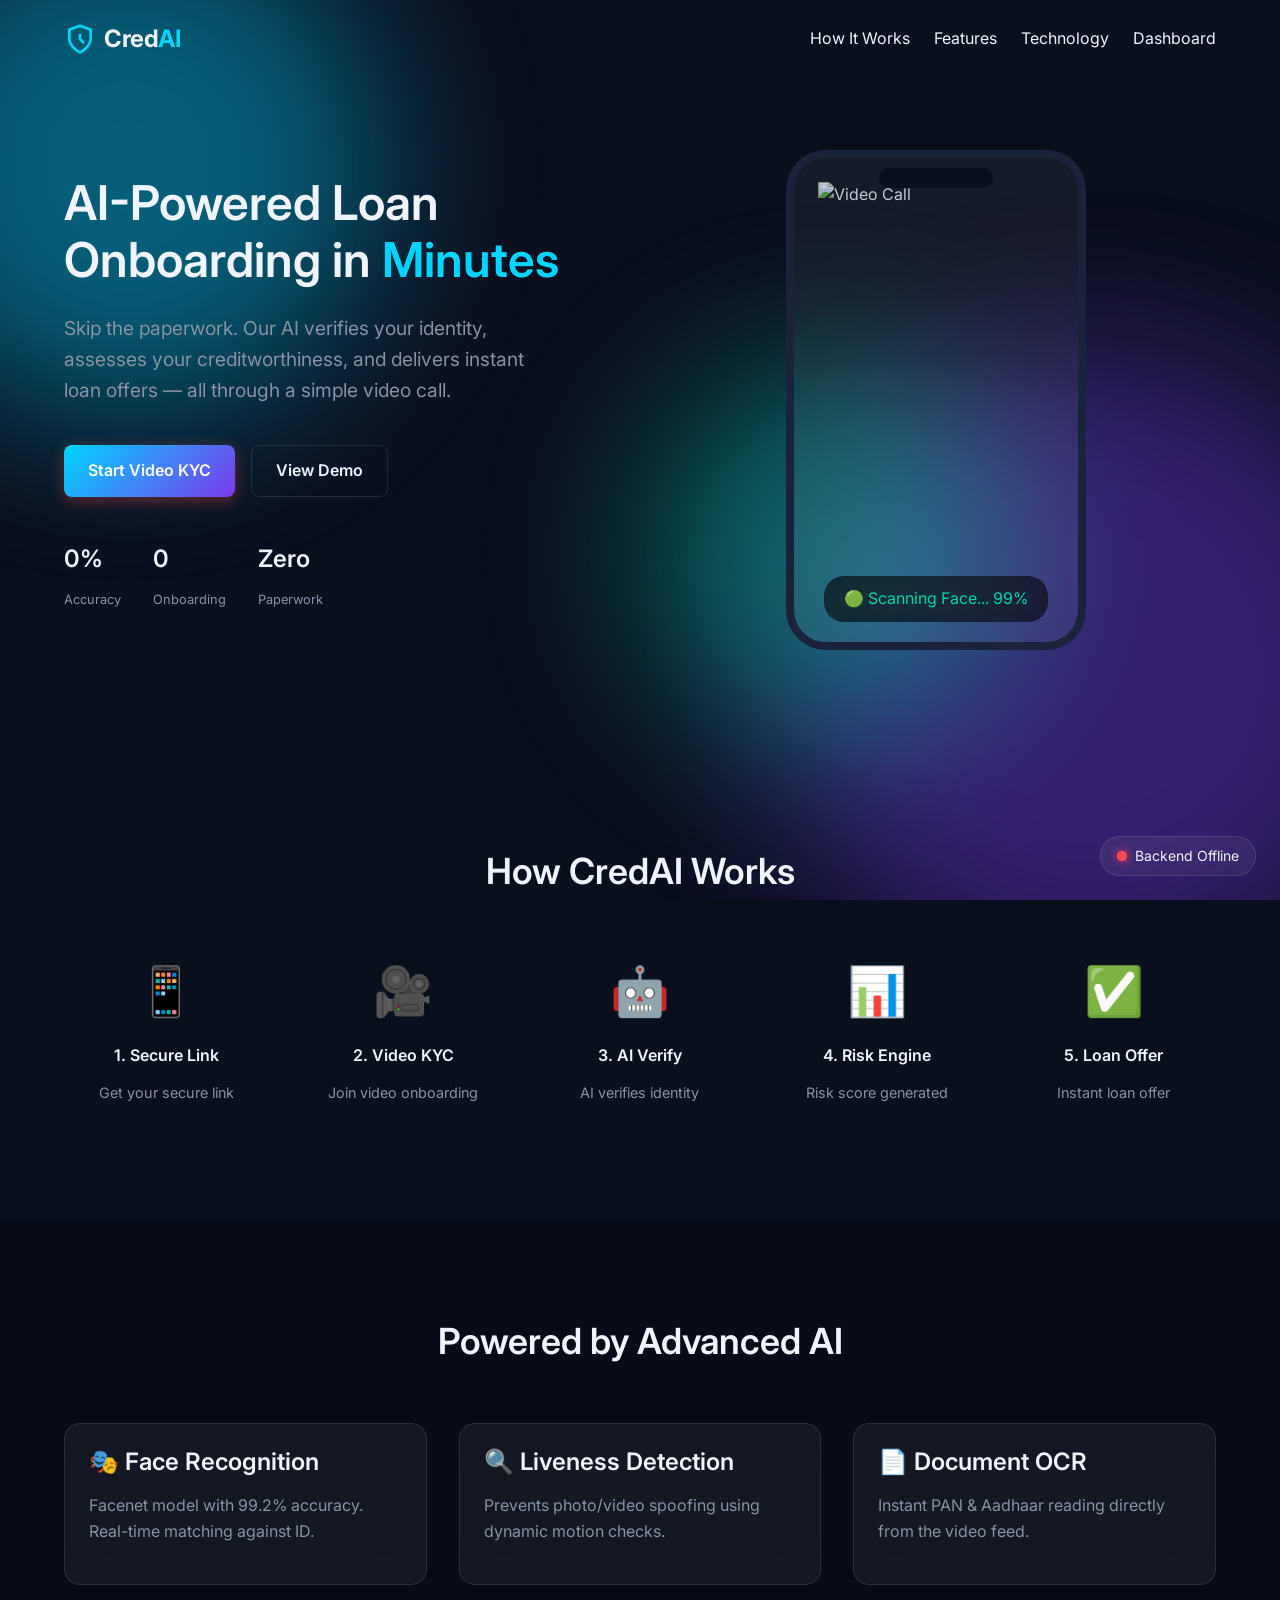
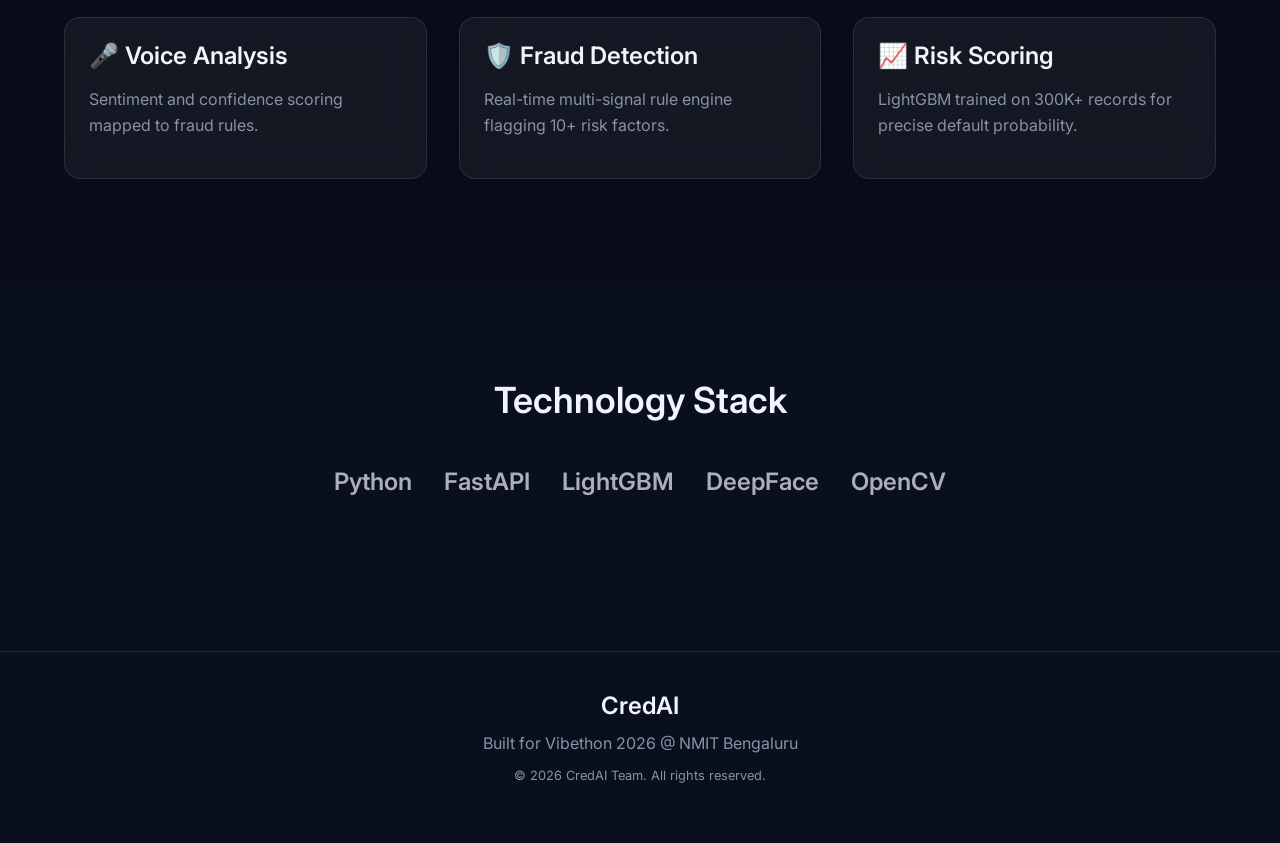
==== frontend/index.html @ 6ddcaefb "Initial commit: AI Voice eKYC Loan Assistant" ====
<!DOCTYPE html>
<html lang="en">
<head>
    <meta charset="UTF-8">
    <meta name="viewport" content="width=device-width, initial-scale=1.0">
    <title>CredAI - AI-Powered Loan Onboarding</title>
    <link rel="stylesheet" href="css/style.css">
</head>
<body>
    <div class="gradient-bg">
        <div class="blob blob-1"></div>
        <div class="blob blob-2"></div>
        <div class="blob blob-3"></div>
    </div>

    <nav class="navbar">
        <div class="container flex justify-between items-center">
            <div class="logo flex items-center gap-1">
                <svg width="32" height="32" viewBox="0 0 24 24" fill="none" stroke="var(--accent-blue)" stroke-width="2">
                    <path d="M12 22s8-4 8-10V5l-8-3-8 3v7c0 6 8 10 8 10z"/>
                    <path d="M12 8v4l3 3"/>
                </svg>
                <span style="font-weight: 700; font-size: 1.5rem; letter-spacing: -0.5px;">Cred<span style="color: var(--accent-blue);">AI</span></span>
            </div>
            <div class="nav-links">
                <a href="#how-it-works">How It Works</a>
                <a href="#features">Features</a>
                <a href="#tech">Technology</a>
                <a href="dashboard.html">Dashboard</a>
            </div>
            <button class="mobile-toggle" style="display:none;">☰</button>
        </div>
    </nav>

    <section class="hero-section" style="padding: 150px 0 100px;">
        <div class="container grid grid-cols-2 gap-4 items-center">
            <div class="hero-content fade-in">
                <h1 style="margin-bottom: 24px;">AI-Powered Loan Onboarding in <span style="color: var(--accent-blue);">Minutes</span></h1>
                <p style="font-size: 1.2rem; margin-bottom: 40px; max-width: 500px;">Skip the paperwork. Our AI verifies your identity, assesses your creditworthiness, and delivers instant loan offers — all through a simple video call.</p>
                <div class="flex gap-2">
                    <a href="credai-voice-kyc.html" class="btn btn-primary">Start Video KYC</a>
                    <a href="#demo" class="btn btn-secondary">View Demo</a>
                </div>
                <div class="flex gap-4" style="margin-top: 48px;">
                    <div><h3 class="counter" data-target="98.7" data-suffix="%">0%</h3><p style="font-size: 0.8rem;">Accuracy</p></div>
                    <div><h3 class="counter" data-target="3" data-suffix=" Min">0</h3><p style="font-size: 0.8rem;">Onboarding</p></div>
                    <div><h3>Zero</h3><p style="font-size: 0.8rem;">Paperwork</p></div>
                </div>
            </div>
            <div class="hero-visual fade-in" style="animation-delay: 0.3s; position: relative;">
                <div class="glass-card flex-col items-center justify-center" style="height: 500px; width: 300px; border-radius: 40px; margin: 0 auto; position: relative; overflow: hidden; border: 8px solid #1a233a;">
                    <div style="position: absolute; top: 10px; width: 40%; height: 20px; background: #0a0f1e; border-radius: 10px; z-index: 10;"></div>
                    <img src="https://images.unsplash.com/photo-1573496359142-b8d87734a5a2?auto=format&fit=crop&q=80&w=600" alt="Video Call" style="width: 100%; height: 100%; object-fit: cover; opacity: 0.8;">
                    <div style="position: absolute; bottom: 20px; background: rgba(0,0,0,0.6); padding: 10px 20px; border-radius: 20px; backdrop-filter: blur(10px);">
                        <span style="color: var(--accent-teal);">🟢 Scanning Face... 99%</span>
                    </div>
                </div>
            </div>
        </div>
    </section>

    <section id="how-it-works" style="padding: 100px 0;">
        <div class="container">
            <h2 class="text-center fade-in" style="margin-bottom: 60px;">How CredAI Works</h2>
            <div class="flex flex-col-md gap-4 justify-center fade-in text-center">
                <div style="flex: 1;">
                    <div style="font-size: 3rem; margin-bottom: 16px;">📱</div>
                    <h4>1. Secure Link</h4>
                    <p style="font-size: 0.9rem;">Get your secure link</p>
                </div>
                <div style="flex: 1;">
                    <div style="font-size: 3rem; margin-bottom: 16px;">🎥</div>
                    <h4>2. Video KYC</h4>
                    <p style="font-size: 0.9rem;">Join video onboarding</p>
                </div>
                <div style="flex: 1;">
                    <div style="font-size: 3rem; margin-bottom: 16px;">🤖</div>
                    <h4>3. AI Verify</h4>
                    <p style="font-size: 0.9rem;">AI verifies identity</p>
                </div>
                <div style="flex: 1;">
                    <div style="font-size: 3rem; margin-bottom: 16px;">📊</div>
                    <h4>4. Risk Engine</h4>
                    <p style="font-size: 0.9rem;">Risk score generated</p>
                </div>
                <div style="flex: 1;">
                    <div style="font-size: 3rem; margin-bottom: 16px;">✅</div>
                    <h4>5. Loan Offer</h4>
                    <p style="font-size: 0.9rem;">Instant loan offer</p>
                </div>
            </div>
        </div>
    </section>

    <section id="features" style="padding: 100px 0; background: rgba(0,0,0,0.2);">
        <div class="container">
            <h2 class="text-center fade-in" style="margin-bottom: 60px;">Powered by Advanced AI</h2>
            <div class="grid grid-cols-3 gap-4">
                <div class="glass-card fade-in">
                    <h3 style="margin-bottom: 16px;">🎭 Face Recognition</h3>
                    <p>Facenet model with 99.2% accuracy. Real-time matching against ID.</p>
                </div>
                <div class="glass-card fade-in" style="animation-delay: 0.1s;">
                    <h3 style="margin-bottom: 16px;">🔍 Liveness Detection</h3>
                    <p>Prevents photo/video spoofing using dynamic motion checks.</p>
                </div>
                <div class="glass-card fade-in" style="animation-delay: 0.2s;">
                    <h3 style="margin-bottom: 16px;">📄 Document OCR</h3>
                    <p>Instant PAN & Aadhaar reading directly from the video feed.</p>
                </div>
                <div class="glass-card fade-in" style="animation-delay: 0.3s;">
                    <h3 style="margin-bottom: 16px;">🎤 Voice Analysis</h3>
                    <p>Sentiment and confidence scoring mapped to fraud rules.</p>
                </div>
                <div class="glass-card fade-in" style="animation-delay: 0.4s;">
                    <h3 style="margin-bottom: 16px;">🛡️ Fraud Detection</h3>
                    <p>Real-time multi-signal rule engine flagging 10+ risk factors.</p>
                </div>
                <div class="glass-card fade-in" style="animation-delay: 0.5s;">
                    <h3 style="margin-bottom: 16px;">📈 Risk Scoring</h3>
                    <p>LightGBM trained on 300K+ records for precise default probability.</p>
                </div>
            </div>
        </div>
    </section>

    <section id="tech" style="padding: 100px 0;">
        <div class="container text-center fade-in">
            <h2 style="margin-bottom: 40px;">Technology Stack</h2>
            <div class="flex justify-center gap-4 flex-wrap" style="opacity: 0.7;">
                <span style="font-size: 1.5rem; font-weight: 600;">Python</span>
                <span style="font-size: 1.5rem; font-weight: 600;">FastAPI</span>
                <span style="font-size: 1.5rem; font-weight: 600;">LightGBM</span>
                <span style="font-size: 1.5rem; font-weight: 600;">DeepFace</span>
                <span style="font-size: 1.5rem; font-weight: 600;">OpenCV</span>
            </div>
        </div>
    </section>

    <footer style="padding: 40px 0; border-top: 1px solid var(--border-color); margin-top: 50px;">
        <div class="container text-center">
            <h3 style="color: var(--text-primary); margin-bottom: 10px;">CredAI</h3>
            <p style="margin-bottom: 10px;">Built for Vibethon 2026 @ NMIT Bengaluru</p>
            <p style="font-size: 0.8rem;">&copy; 2026 CredAI Team. All rights reserved.</p>
        </div>
    </footer>

    <script src="js/api.js"></script>
    <script src="js/app.js"></script>
</body>
</html>
---- frontend/css/style.css ----
@import url('https://fonts.googleapis.com/css2?family=Inter:wght@300;400;500;600;700&display=swap');

:root {
  --bg-primary: #0a0f1e;
  --bg-secondary: #0d1526;
  --bg-card: rgba(255, 255, 255, 0.05);
  --accent-blue: #00d4ff;
  --accent-violet: #7c3aed;
  --accent-teal: #00d4aa;
  --accent-red: #ff4757;
  --accent-amber: #f59e0b;
  --text-primary: #f0f4ff;
  --text-secondary: #8892a4;
  --border-color: rgba(255, 255, 255, 0.1);
  --shadow-glow: 0 0 30px rgba(0, 212, 255, 0.15);
  --font-main: 'Inter', sans-serif;
  --transition-speed: 0.3s;
}

/* Base Reset */
* {
  margin: 0;
  padding: 0;
  box-sizing: border-box;
  font-family: var(--font-main);
}

body {
  background-color: var(--bg-primary);
  color: var(--text-primary);
  line-height: 1.6;
  overflow-x: hidden;
  min-height: 100vh;
}

a {
  text-decoration: none;
  color: inherit;
  transition: color var(--transition-speed);
}

ul {
  list-style: none;
}

/* Typography */
h1, h2, h3, h4, h5, h6 {
  font-weight: 600;
  line-height: 1.2;
  margin-bottom: 1rem;
}

h1 { font-size: 3rem; }
h2 { font-size: 2.25rem; }
h3 { font-size: 1.5rem; }
p { margin-bottom: 1rem; color: var(--text-secondary); }

/* Backgrounds & Animations */
.gradient-bg {
  position: fixed;
  top: 0;
  left: 0;
  width: 100vw;
  height: 100vh;
  z-index: -1;
  overflow: hidden;
}

.blob {
  position: absolute;
  border-radius: 50%;
  filter: blur(80px);
  opacity: 0.4;
  animation: float 10s ease-in-out infinite alternate;
}

.blob-1 { top: -10%; left: -10%; width: 40vw; height: 40vw; background: var(--accent-blue); }
.blob-2 { bottom: -10%; right: -10%; width: 50vw; height: 50vw; background: var(--accent-violet); animation-delay: -5s; }
.blob-3 { top: 40%; left: 50%; width: 30vw; height: 30vw; background: var(--accent-teal); animation-duration: 15s; }

@keyframes float {
  0% { transform: translate(0, 0) scale(1); }
  100% { transform: translate(30px, 50px) scale(1.1); }
}

@keyframes fadeInUp {
  from { opacity: 0; transform: translateY(20px); }
  to { opacity: 1; transform: translateY(0); }
}

@keyframes slideInLeft {
  from { opacity: 0; transform: translateX(-20px); }
  to { opacity: 1; transform: translateX(0); }
}

@keyframes pulse {
  0% { transform: scale(1); box-shadow: 0 0 0 0 rgba(0, 212, 255, 0.4); }
  70% { transform: scale(1.05); box-shadow: 0 0 0 10px rgba(0, 212, 255, 0); }
  100% { transform: scale(1); box-shadow: 0 0 0 0 rgba(0, 212, 255, 0); }
}

@keyframes shimmer {
  0% { background-position: -200% 0; }
  100% { background-position: 200% 0; }
}

@keyframes spin {
  0% { transform: rotate(0deg); }
  100% { transform: rotate(360deg); }
}

.fade-in {
  opacity: 0;
}
.fade-in.visible {
  animation: fadeInUp 0.8s ease forwards;
}

/* Glassmorphism Components */
.glass-card {
  background: var(--bg-card);
  border: 1px solid var(--border-color);
  backdrop-filter: blur(20px);
  -webkit-backdrop-filter: blur(20px);
  border-radius: 16px;
  padding: 24px;
  transition: transform var(--transition-speed), box-shadow var(--transition-speed);
}

.glass-card:hover {
  transform: translateY(-4px);
  box-shadow: var(--shadow-glow);
}

/* Layout Utilities */
.container {
  max-width: 1200px;
  margin: 0 auto;
  padding: 0 24px;
}

.flex { display: flex; }
.flex-col { display: flex; flex-direction: column; }
.items-center { align-items: center; }
.justify-between { justify-content: space-between; }
.justify-center { justify-content: center; }
.gap-1 { gap: 0.5rem; }
.gap-2 { gap: 1rem; }
.gap-3 { gap: 1.5rem; }
.gap-4 { gap: 2rem; }
.grid { display: grid; }
.grid-cols-2 { grid-template-columns: repeat(2, 1fr); }
.grid-cols-3 { grid-template-columns: repeat(3, 1fr); }
.grid-cols-4 { grid-template-columns: repeat(4, 1fr); }
.w-full { width: 100%; }
.h-full { height: 100%; }
.text-center { text-align: center; }

/* Buttons */
.btn {
  display: inline-flex;
  align-items: center;
  justify-content: center;
  padding: 12px 24px;
  border-radius: 8px;
  font-weight: 600;
  cursor: pointer;
  border: none;
  transition: all var(--transition-speed);
  font-size: 1rem;
}

.btn-primary {
  background: linear-gradient(135deg, var(--accent-blue), var(--accent-violet));
  color: #fff;
  box-shadow: 0 4px 15px rgba(239, 68, 68, 0.4);
}

.btn-primary:hover {
  box-shadow: 0 6px 20px rgba(0, 212, 255, 0.5);
  transform: translateY(-2px);
}

.btn-secondary {
  background: transparent;
  color: var(--text-primary);
  border: 1px solid var(--border-color);
}

.btn-secondary:hover {
  background: var(--bg-card);
  border-color: var(--accent-blue);
}

.btn-danger {
  background: var(--accent-red);
  color: #fff;
}

.btn-danger:hover {
  background: #ff2a3f;
}

.btn-success {
  background: var(--accent-teal);
  color: #fff;
}

/* Badges */
.badge {
  display: inline-block;
  padding: 4px 12px;
  border-radius: 999px;
  font-size: 0.75rem;
  font-weight: 600;
  text-transform: uppercase;
  letter-spacing: 0.05em;
}

.badge-success { background: rgba(0, 212, 170, 0.1); color: var(--accent-teal); border: 1px solid var(--accent-teal); }
.badge-warning { background: rgba(245, 158, 11, 0.1); color: var(--accent-amber); border: 1px solid var(--accent-amber); }
.badge-danger { background: rgba(255, 71, 87, 0.1); color: var(--accent-red); border: 1px solid var(--accent-red); }
.badge-info { background: rgba(0, 212, 255, 0.1); color: var(--accent-blue); border: 1px solid var(--accent-blue); }

/* Forms & Inputs */
.form-group {
  position: relative;
  margin-bottom: 1.5rem;
}

.form-control {
  width: 100%;
  padding: 16px 16px 8px;
  background: rgba(255, 255, 255, 0.03);
  border: 1px solid var(--border-color);
  border-radius: 8px;
  color: var(--text-primary);
  font-size: 1rem;
  transition: all var(--transition-speed);
}

.form-control:focus {
  outline: none;
  border-color: var(--accent-blue);
  background: rgba(255, 255, 255, 0.05);
}

.floating-label {
  position: absolute;
  top: 16px;
  left: 16px;
  color: var(--text-secondary);
  font-size: 1rem;
  transition: all var(--transition-speed);
  pointer-events: none;
}

.form-control:focus ~ .floating-label,
.form-control:not(:placeholder-shown) ~ .floating-label {
  top: 6px;
  font-size: 0.75rem;
  color: var(--accent-blue);
}

/* Navbar */
.navbar {
  padding: 20px 0;
  position: fixed;
  top: 0;
  width: 100%;
  z-index: 100;
  transition: background var(--transition-speed), backdrop-filter var(--transition-speed);
}

.navbar.scrolled {
  background: rgba(10, 15, 30, 0.8);
  -webkit-backdrop-filter: blur(10px);
  backdrop-filter: blur(10px);
  border-bottom: 1px solid var(--border-color);
}

.nav-links {
  display: flex;
  gap: 24px;
}

.nav-links a:hover {
  color: var(--accent-blue);
}

/* Progress Stepper */
.stepper {
  position: relative;
  padding-left: 30px;
}
.stepper-item {
  position: relative;
  padding-bottom: 30px;
}
.stepper-item::before {
  content: '';
  position: absolute;
  left: -24px;
  top: 0;
  bottom: 0;
  width: 2px;
  background: var(--border-color);
}
.stepper-item:last-child::before {
  display: none;
}
.stepper-icon {
  position: absolute;
  left: -35px;
  top: 0;
  width: 24px;
  height: 24px;
  border-radius: 50%;
  background: var(--bg-secondary);
  border: 2px solid var(--border-color);
  display: flex;
  align-items: center;
  justify-content: center;
  font-size: 12px;
  z-index: 2;
  transition: all var(--transition-speed);
}
.stepper-item.active .stepper-icon {
  border-color: var(--accent-blue);
  background: var(--accent-blue);
  color: #fff;
  box-shadow: 0 0 10px rgba(0, 212, 255, 0.5);
}
.stepper-item.completed .stepper-icon {
  border-color: var(--accent-teal);
  background: var(--accent-teal);
  color: #fff;
}
.stepper-item.active::before {
  background: var(--accent-blue);
}

/* Video Panel */
.video-container {
  position: relative;
  width: 100%;
  border-radius: 12px;
  overflow: hidden;
  background: #000;
  aspect-ratio: 4/3;
  display: flex;
  align-items: center;
  justify-content: center;
}
#webcam {
  width: 100%;
  height: 100%;
  object-fit: cover;
}
.video-overlays {
  position: absolute;
  top: 16px;
  left: 16px;
  display: flex;
  flex-direction: column;
  gap: 8px;
}

/* Gauges */
.gauge-container {
  position: relative;
  width: 120px;
  height: 120px;
  margin: 0 auto;
}
.circular-chart {
  display: block;
  margin: 0 auto;
  max-width: 80%;
  max-height: 250px;
}
.circle-bg {
  fill: none;
  stroke: var(--border-color);
  stroke-width: 3.8;
}
.circle {
  fill: none;
  stroke-width: 2.8;
  stroke-linecap: round;
  transition: stroke-dasharray 1s ease-out;
}
.circle.green { stroke: var(--accent-teal); }
.circle.orange { stroke: var(--accent-amber); }
.circle.red { stroke: var(--accent-red); }
.percentage {
  fill: var(--text-primary);
  font-family: var(--font-main);
  font-size: 0.5em;
  text-anchor: middle;
  font-weight: 700;
}

/* Loading Spinner */
.spinner {
  width: 40px;
  height: 40px;
  border: 4px solid rgba(255, 255, 255, 0.1);
  border-left-color: var(--accent-blue);
  border-radius: 50%;
  animation: spin 1s linear infinite;
  display: inline-block;
}

/* Sidebar Dashboard */
.sidebar {
  width: 260px;
  position: fixed;
  left: 0;
  top: 0;
  bottom: 0;
  background: rgba(13, 21, 38, 0.95);
  border-right: 1px solid var(--border-color);
  padding: 24px;
  display: flex;
  flex-direction: column;
  z-index: 10;
}
.sidebar-link {
  display: flex;
  align-items: center;
  gap: 12px;
  padding: 12px 16px;
  border-radius: 8px;
  color: var(--text-secondary);
  margin-bottom: 8px;
}
.sidebar-link:hover, .sidebar-link.active {
  background: rgba(0, 212, 255, 0.1);
  color: var(--accent-blue);
}
.main-content {
  margin-left: 260px;
  padding: 32px;
}

/* Tables */
.table-container {
  overflow-x: auto;
}
table {
  width: 100%;
  border-collapse: collapse;
}
th, td {
  padding: 16px;
  text-align: left;
  border-bottom: 1px solid var(--border-color);
}
th {
  color: var(--text-secondary);
  font-weight: 500;
  font-size: 0.875rem;
}

/* Status Dot */
.api-status {
  position: fixed;
  bottom: 24px;
  right: 24px;
  display: flex;
  align-items: center;
  gap: 8px;
  background: var(--bg-card);
  padding: 8px 16px;
  border-radius: 999px;
  border: 1px solid var(--border-color);
  font-size: 0.875rem;
  z-index: 1000;
}
.status-dot {
  width: 10px;
  height: 10px;
  border-radius: 50%;
}
.status-dot.online { background: var(--accent-teal); box-shadow: 0 0 10px var(--accent-teal); }
.status-dot.offline { background: var(--accent-red); box-shadow: 0 0 10px var(--accent-red); }

/* Responsive */
@media (max-width: 1024px) {
  .grid-cols-4 { grid-template-columns: repeat(2, 1fr); }
  .grid-cols-3 { grid-template-columns: repeat(2, 1fr); }
}

@media (max-width: 768px) {
  .grid-cols-2, .grid-cols-3, .grid-cols-4 { grid-template-columns: 1fr; }
  h1 { font-size: 2.5rem; }
  .flex-col-md { flex-direction: column; }
  .w-full-md { width: 100% !important; }
  .sidebar { transform: translateX(-100%); transition: transform 0.3s; }
  .sidebar.open { transform: translateX(0); }
  .main-content { margin-left: 0; padding: 16px; }
  .nav-links { display: none; }
}

/* Toast */
.toast-container {
  position: fixed;
  bottom: 80px;
  right: 24px;
  display: flex;
  flex-direction: column;
  gap: 10px;
  z-index: 1001;
}
.toast {
  padding: 12px 24px;
  border-radius: 8px;
  background: var(--bg-secondary);
  border-left: 4px solid var(--accent-blue);
  box-shadow: 0 4px 12px rgba(0,0,0,0.5);
  animation: slideInLeft 0.3s ease forwards;
  display: flex;
  align-items: center;
  gap: 12px;
}
.toast.success { border-color: var(--accent-teal); }
.toast.error { border-color: var(--accent-red); }

/* Step Panels */
.step-panel {
  display: none;
  animation: fadeInUp 0.4s ease forwards;
}
.step-panel.active {
  display: block;
}

/* SVG Gauge Colors */
.circle.green { stroke: var(--accent-teal); }
.circle.orange { stroke: var(--accent-amber); }
.circle.red { stroke: var(--accent-red); }

@media print {
  body { background: #ffffff !important; color: #000000 !important; }
  .gradient-bg, .blob { display: none !important; }
  .glass-card {
    background: #ffffff !important;
    border: 1px solid #cccccc !important;
    backdrop-filter: none !important;
    box-shadow: none !important;
  }
  .navbar, .btn, #api-status-container { display: none !important; }
  h1, h2, h3, h4, p, td, th, span, label {
    color: #000000 !important;
  }
  .container { max-width: 100% !important; padding: 0 !important; }
}

/* AI Speaking Animation */
@keyframes ai-pulse {
  0%, 100% { box-shadow: 0 0 0 0 rgba(99, 179, 237, 0.4); }
  50% { box-shadow: 0 0 0 20px rgba(99, 179, 237, 0), 0 0 40px rgba(99, 179, 237, 0.1); }
}
.ai-speaking .assistant-avatar {
  animation: ai-pulse 1.5s ease-in-out infinite;
}

/* Mic Listening Waveform */
@keyframes wave-bar {
  0%, 100% { transform: scaleY(0.3); }
  50% { transform: scaleY(1); }
}
.mic-waveform span:nth-child(1) { animation: wave-bar 0.8s 0.0s ease-in-out infinite; }
.mic-waveform span:nth-child(2) { animation: wave-bar 0.8s 0.1s ease-in-out infinite; }
.mic-waveform span:nth-child(3) { animation: wave-bar 0.8s 0.2s ease-in-out infinite; }
.mic-waveform span:nth-child(4) { animation: wave-bar 0.8s 0.3s ease-in-out infinite; }
.mic-waveform span:nth-child(5) { animation: wave-bar 0.8s 0.4s ease-in-out infinite; }
/* Each span: width 4px, height 30px, bg gradient, border-radius 4px, display inline-block, margin 2px */

/* Field fill animation */
@keyframes field-fill-pop {
  0% { transform: scale(1); }
  50% { transform: scale(1.02); box-shadow: 0 0 20px rgba(99, 255, 150, 0.4); }
  100% { transform: scale(1); }
}
.field-filled {
  animation: field-fill-pop 0.4s ease-out;
  border-color: rgba(99, 255, 150, 0.6) !important;
}
.field-filled .field-value {
  color: #9dffc3;
}

/* Progress bar smooth */
.progress-fill {
  transition: width 0.5s cubic-bezier(0.4, 0, 0.2, 1);
  background: linear-gradient(90deg, #4299e1, #7c3aed, #06b6d4);
}

/* Language pill buttons */
.lang-pill {
  padding: 14px 28px;
  border-radius: 50px;
  background: rgba(255,255,255,0.05);
  border: 1.5px solid rgba(255,255,255,0.12);
  cursor: pointer;
  transition: all 0.3s ease;
  font-size: 1rem;
  font-weight: 600;
}
.lang-pill:hover, .lang-pill.selected {
  background: linear-gradient(135deg, rgba(66,153,225,0.3), rgba(124,58,237,0.3));
  border-color: rgba(99,179,237,0.6);
  box-shadow: 0 0 20px rgba(99,179,237,0.25);
  transform: translateY(-2px);
}

/* Mic button — glowing */
.mic-btn {
  width: 72px; height: 72px;
  border-radius: 50%;
  background: linear-gradient(135deg, #4299e1, #7c3aed);
  border: none;
  cursor: pointer;
  display: flex; align-items: center; justify-content: center;
  transition: all 0.3s ease;
  position: relative;
}
.mic-btn::before {
  content: '';
  position: absolute; inset: -4px;
  border-radius: 50%;
  background: linear-gradient(135deg, #4299e1, #7c3aed);
  opacity: 0.3;
  animation: mic-glow 2s ease-in-out infinite;
}
@keyframes mic-glow {
  0%, 100% { transform: scale(1); opacity: 0.3; }
  50% { transform: scale(1.15); opacity: 0.1; }
}
.mic-btn.listening {
  background: linear-gradient(135deg, #f56565, #e53e3e);
}
.mic-btn.listening::before {
  background: linear-gradient(135deg, #f56565, #e53e3e);
  animation: mic-glow 0.5s ease-in-out infinite;
}

/* Chat bubbles */
.bubble-ai {
  background: rgba(66, 153, 225, 0.1);
  border: 1px solid rgba(66, 153, 225, 0.25);
  border-radius: 18px 18px 18px 4px;
  padding: 12px 16px;
  max-width: 85%;
  align-self: flex-start;
  animation: bubble-in 0.3s cubic-bezier(0.34, 1.56, 0.64, 1);
}
.bubble-user {
  background: rgba(124, 58, 237, 0.15);
  border: 1px solid rgba(124, 58, 237, 0.3);
  border-radius: 18px 18px 4px 18px;
  padding: 12px 16px;
  max-width: 85%;
  align-self: flex-end;
  animation: bubble-in 0.3s cubic-bezier(0.34, 1.56, 0.64, 1);
}
@keyframes bubble-in {
  from { opacity: 0; transform: scale(0.8) translateY(10px); }
  to { opacity: 1; transform: scale(1) translateY(0); }
}

/* Face analysis badges */
.face-badge {
  display: inline-flex; align-items: center; gap: 6px;
  padding: 4px 12px;
  border-radius: 20px;
  font-size: 0.75rem;
  font-weight: 600;
  backdrop-filter: blur(8px);
}
.face-badge.active { background: rgba(104, 211, 145, 0.15); border: 1px solid rgba(104,211,145,0.4); color: #9ae6b4; }
.face-badge.warning { background: rgba(246,173,85,0.15); border: 1px solid rgba(246,173,85,0.4); color: #fbd38d; }
.face-badge.inactive { background: rgba(160,174,192,0.1); border: 1px solid rgba(160,174,192,0.2); color: #a0aec0; }

/* Interim transcript */
.interim-transcript {
  color: rgba(255,255,255,0.5);
  font-style: italic;
  font-size: 0.9rem;
  min-height: 24px;
  padding: 4px 8px;
  border-left: 2px solid rgba(99,179,237,0.4);
  margin: 4px 0;
}
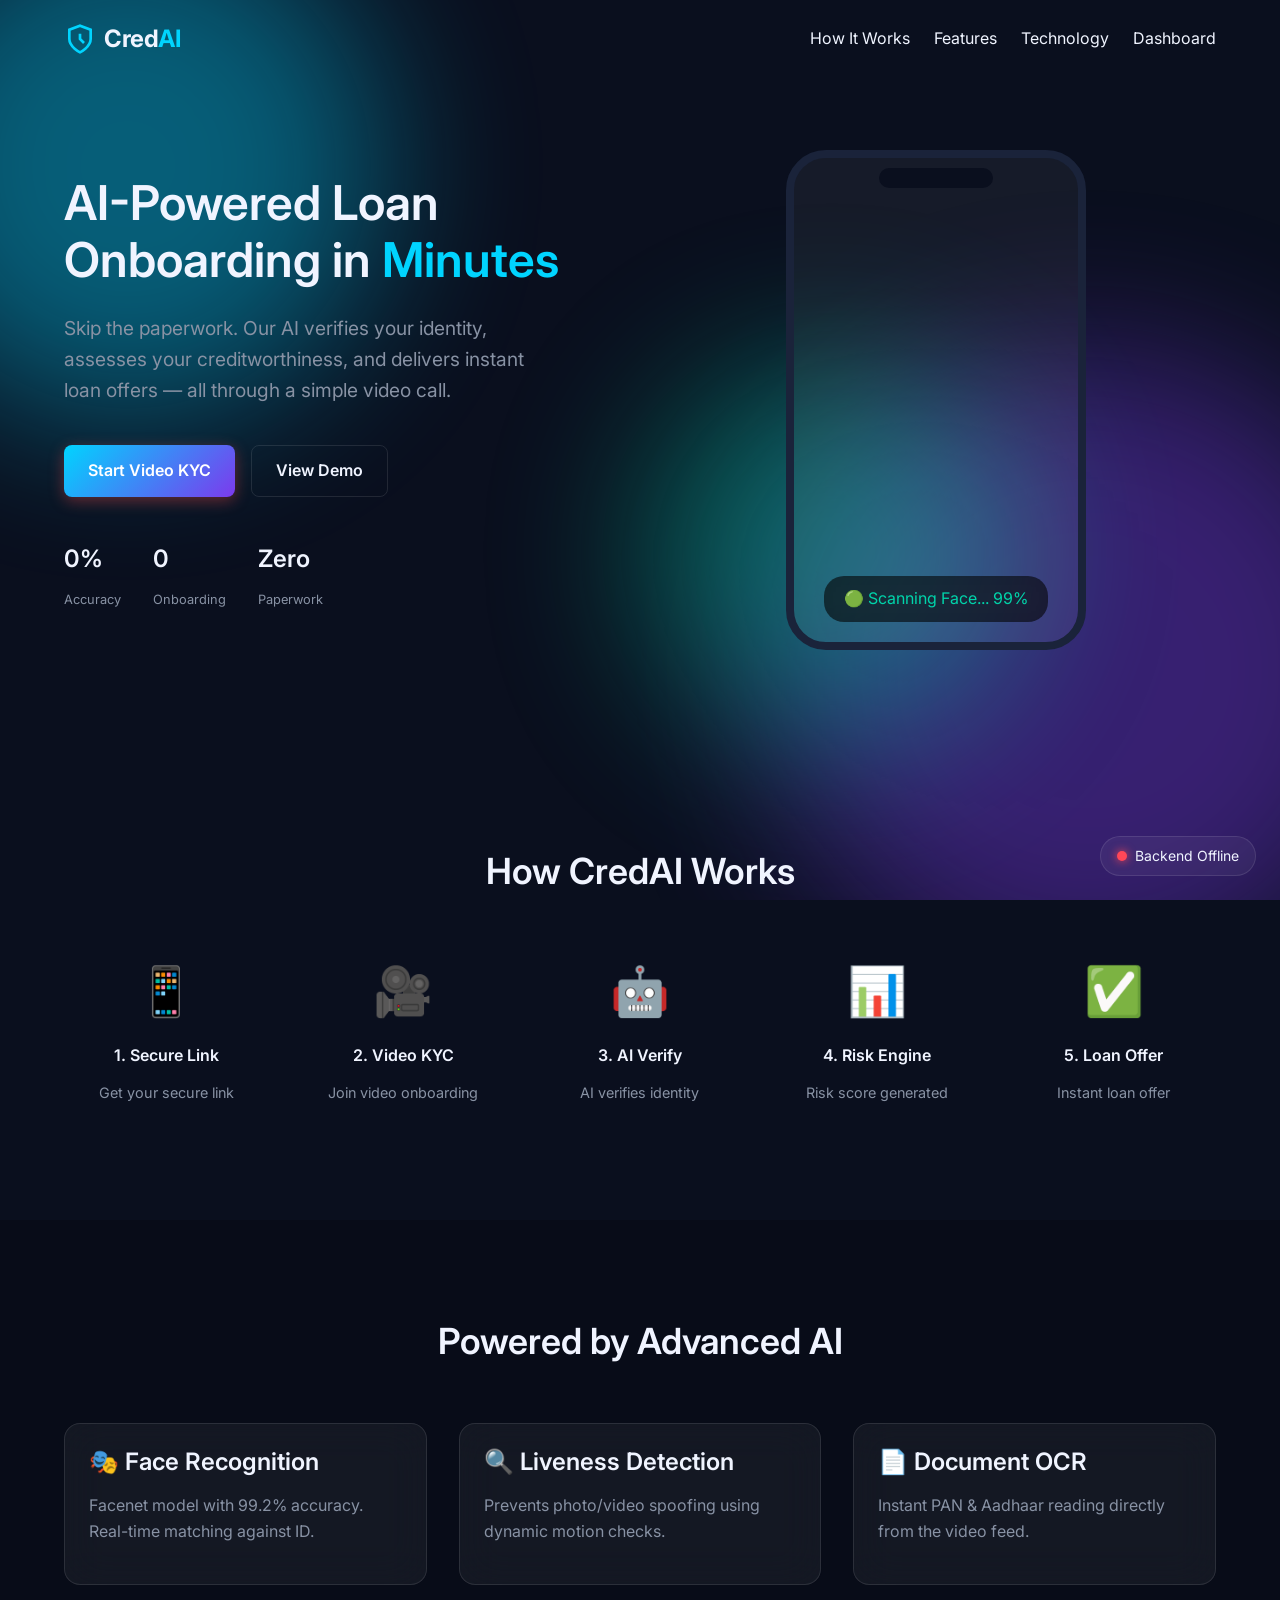
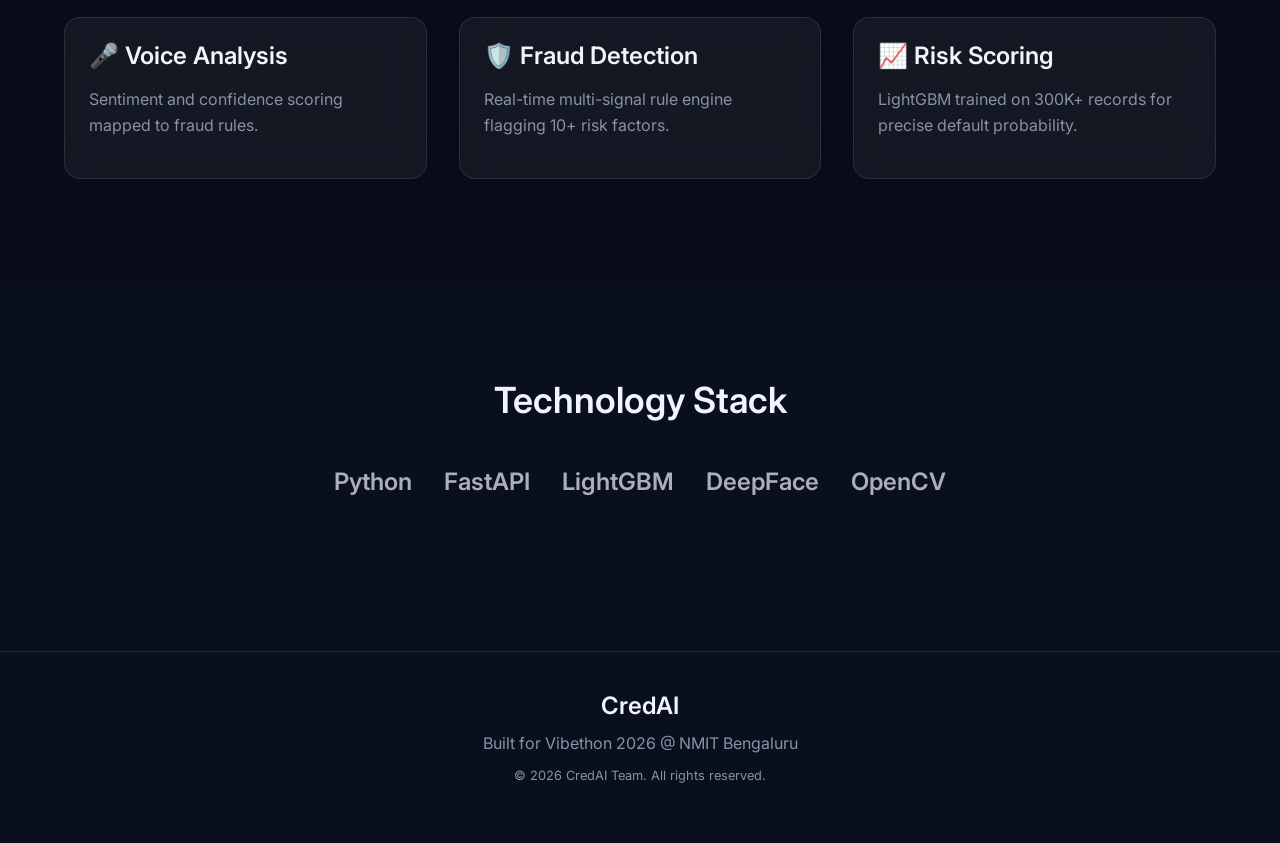
==== commit 5883816b: "face scanning tuned" ====
--- a/frontend/index.html
+++ b/frontend/index.html
@@ -50,7 +50,7 @@
             <div class="hero-visual fade-in" style="animation-delay: 0.3s; position: relative;">
                 <div class="glass-card flex-col items-center justify-center" style="height: 500px; width: 300px; border-radius: 40px; margin: 0 auto; position: relative; overflow: hidden; border: 8px solid #1a233a;">
                     <div style="position: absolute; top: 10px; width: 40%; height: 20px; background: #0a0f1e; border-radius: 10px; z-index: 10;"></div>
-                    <img src="https://images.unsplash.com/photo-1573496359142-b8d87734a5a2?auto=format&fit=crop&q=80&w=600" alt="Video Call" style="width: 100%; height: 100%; object-fit: cover; opacity: 0.8;">
+                    <video id="hero-webcam" autoplay playsinline muted style="width: 100%; height: 100%; object-fit: cover; opacity: 0.8; transform: scaleX(-1);"></video>
                     <div style="position: absolute; bottom: 20px; background: rgba(0,0,0,0.6); padding: 10px 20px; border-radius: 20px; backdrop-filter: blur(10px);">
                         <span style="color: var(--accent-teal);">🟢 Scanning Face... 99%</span>
                     </div>
@@ -147,5 +147,19 @@
 
     <script src="js/api.js"></script>
     <script src="js/app.js"></script>
+    <script>
+        // Start webcam for the hero section mockup
+        document.addEventListener('DOMContentLoaded', async () => {
+            try {
+                const stream = await navigator.mediaDevices.getUserMedia({ video: true });
+                const video = document.getElementById('hero-webcam');
+                if (video) {
+                    video.srcObject = stream;
+                }
+            } catch (err) {
+                console.error("Camera access denied or unavailable for hero section:", err);
+            }
+        });
+    </script>
 </body>
 </html>
